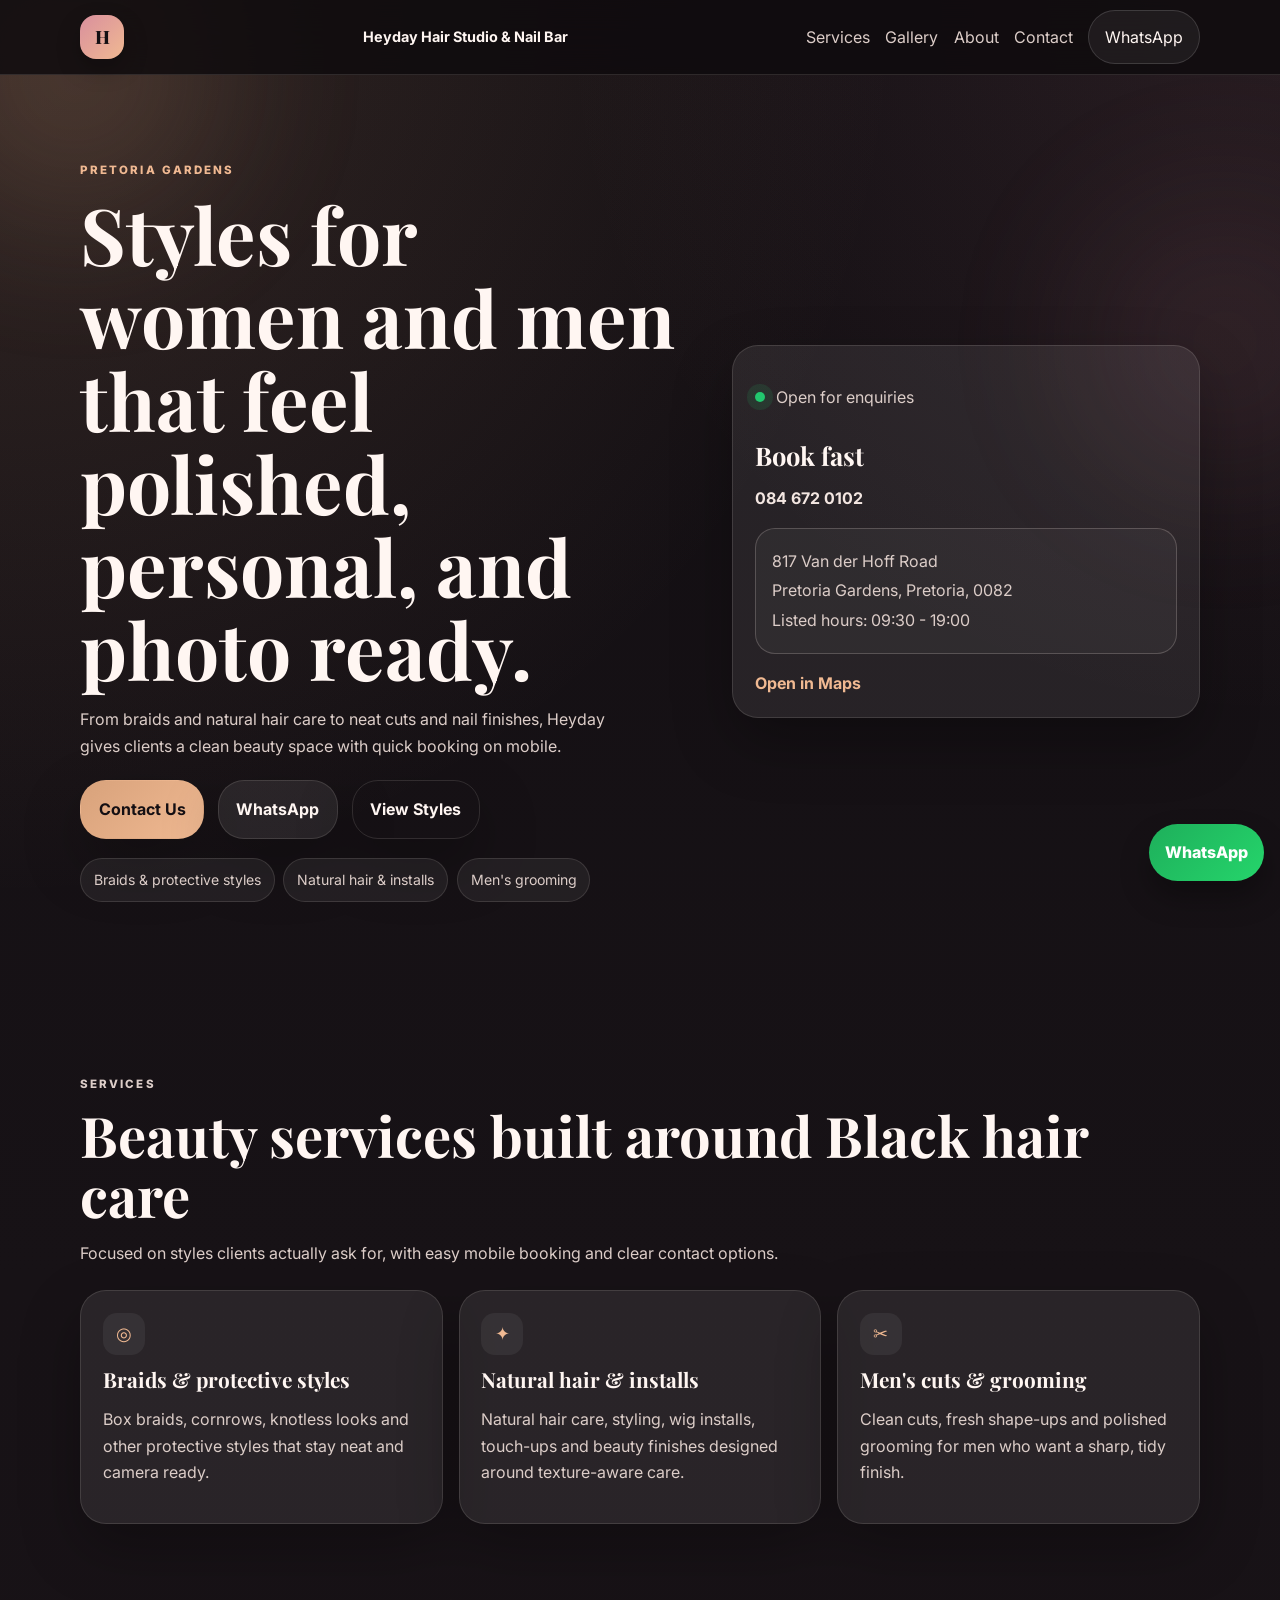
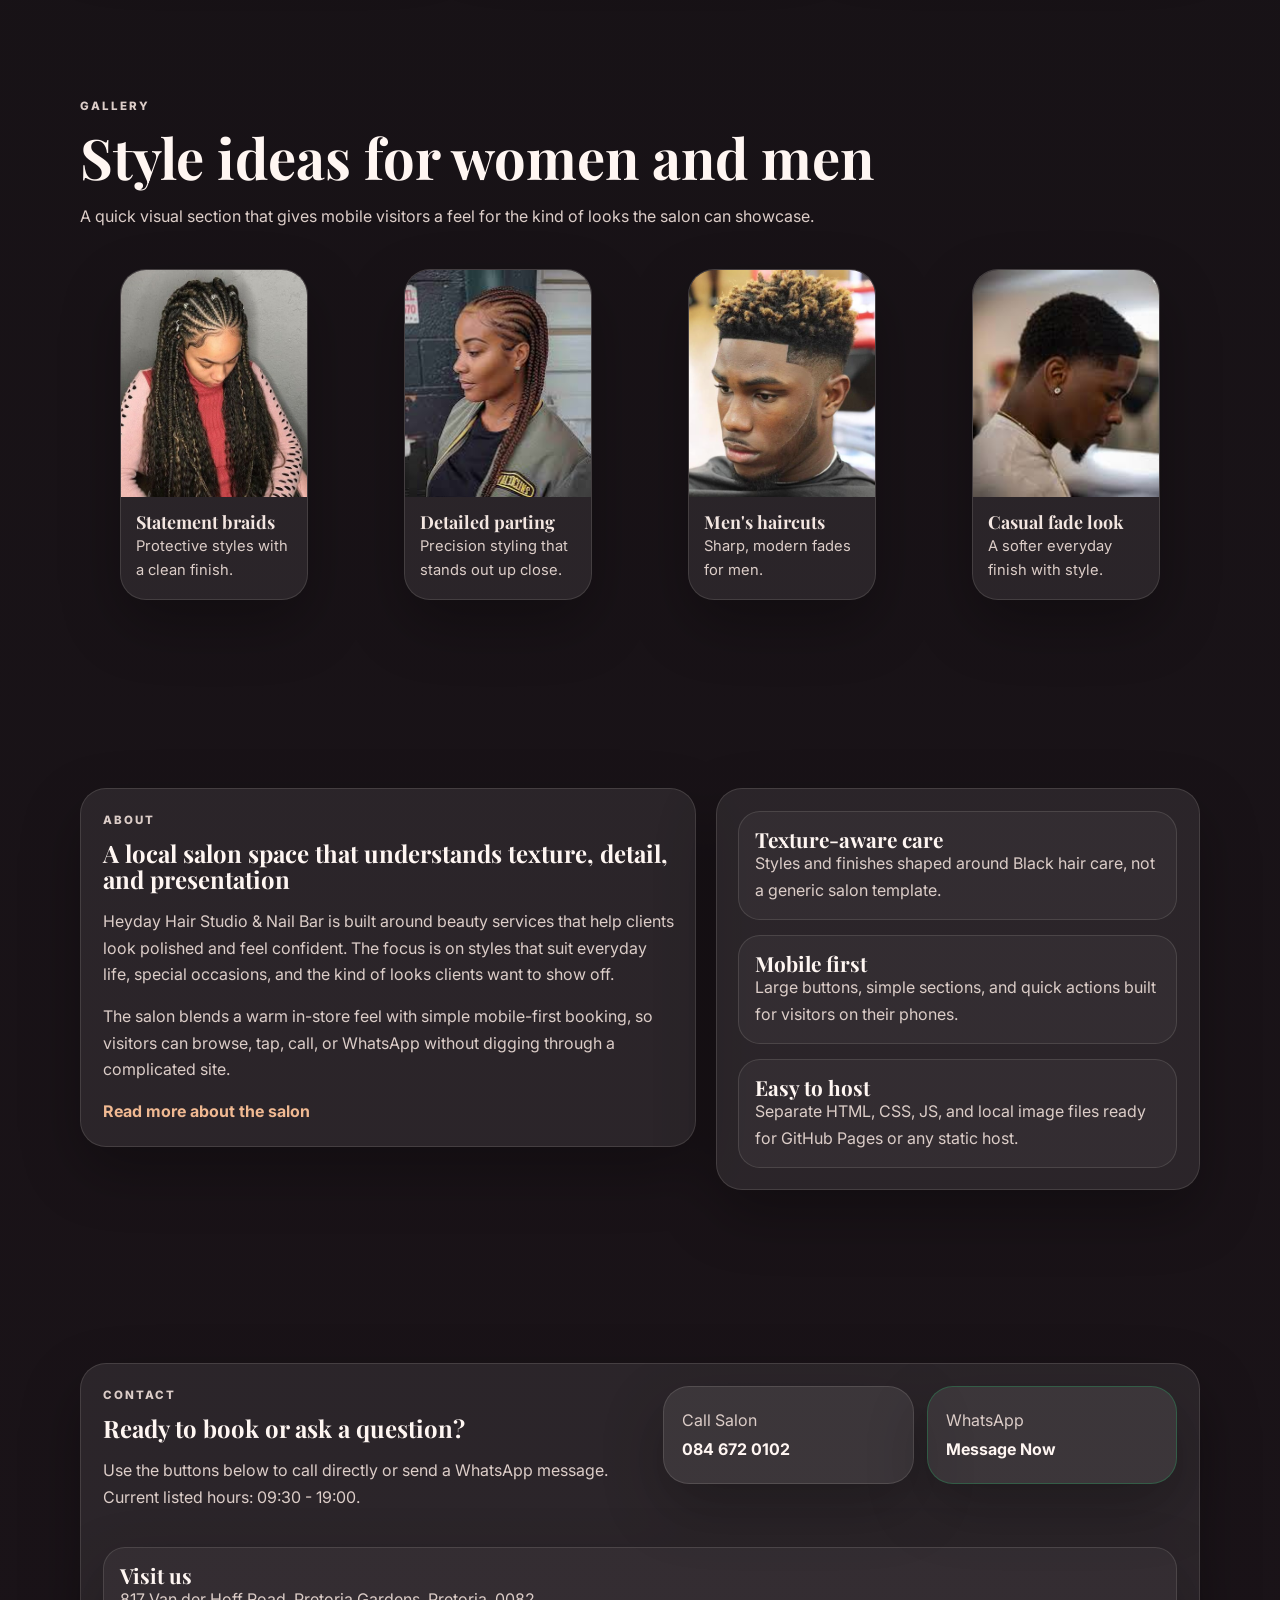
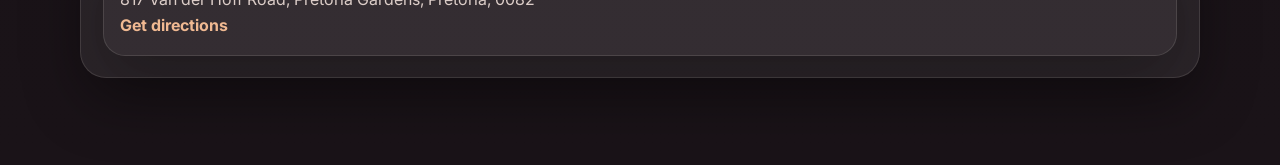
==== index.html @ 6cabf585 "first commit" ====
<!DOCTYPE html>
<html lang="en">
<head>
  <meta charset="UTF-8" />
  <meta name="viewport" content="width=device-width, initial-scale=1.0" />
  <title>Heyday Hair Studio & Nail Bar | Pretoria</title>
  <meta name="description" content="Braids, natural hair care, wig installs, cuts and nail services in Pretoria Gardens with tap-to-call and WhatsApp booking." />
  <meta name="theme-color" content="#171216" />
  <meta property="og:title" content="Heyday Hair Studio & Nail Bar" />
  <meta property="og:description" content="Black hair salon and nail bar in Pretoria Gardens with direct call and WhatsApp booking." />
  <meta property="og:type" content="website" />
  <link rel="preconnect" href="https://fonts.googleapis.com" />
  <link rel="preconnect" href="https://fonts.gstatic.com" crossorigin />
  <link href="https://fonts.googleapis.com/css2?family=Playfair+Display:wght@600;700;800&family=Inter:wght@400;500;600;700;800&display=swap" rel="stylesheet" />
  <link rel="stylesheet" href="css/styles.css" />
</head>
<body>
  <div class="page-glow glow-one"></div>
  <div class="page-glow glow-two"></div>

  <header class="site-header" id="top">
    <div class="container nav-wrap"
      <a class="brand" href="index.html">
        <span class="brand-mark">H</span>
        <span class="brand-text">Heyday Hair Studio & Nail Bar</span>
      </a>

      <button class="menu-toggle" id="menuToggle" aria-label="Open menu" aria-expanded="false" aria-controls="mobileNav">
        <span></span>
        <span></span>
        <span></span>
      </button>

      <nav class="nav-links desktop-nav" aria-label="Primary navigation">
        <a href="#services">Services</a>
        <a href="#gallery">Gallery</a>
        <a href="about.html">About</a>
        <a href="#contact">Contact</a>
        <a class="nav-cta" href="https://wa.me/27846720102?text=Hi%20Heyday%2C%20I%20want%20to%20book%20an%20appointment." target="_blank" rel="noopener noreferrer">WhatsApp</a>
      </nav>
    </div>

    <nav class="mobile-nav" id="mobileNav" aria-label="Mobile navigation">
      <a href="#services">Services</a>
      <a href="#gallery">Gallery</a>
      <a href="about.html">About</a>
      <a href="#contact">Contact</a>
      <a href="https://wa.me/27846720102?text=Hi%20Heyday%2C%20I%20want%20to%20book%20an%20appointment." target="_blank" rel="noopener noreferrer">WhatsApp</a>
    </nav>
  </header>

  <main>
    <section class="hero-section">
      <div class="container hero-grid">
        <div class="hero-copy reveal">
          <p class="eyebrow">Pretoria Gardens</p>
          <h1>Styles for women and men that feel polished, personal, and photo ready.</h1>
          <p class="hero-text">
            From braids and natural hair care to neat cuts and nail finishes, Heyday gives clients a clean beauty space with quick booking on mobile.
          </p>

          <div class="hero-actions">
            <a class="btn btn-primary" href="#contact">Contact Us</a>
            <a class="btn btn-secondary" href="https://wa.me/27846720102?text=Hi%20Heyday%2C%20I%20want%20to%20book%20an%20appointment." target="_blank" rel="noopener noreferrer">WhatsApp</a>
            <a class="btn btn-ghost" href="#gallery">View Styles</a>
          </div>

          <ul class="hero-highlights">
            <li>Braids &amp; protective styles</li>
            <li>Natural hair &amp; installs</li>
            <li>Men's grooming</li>
          </ul>
        </div>

        <aside class="hero-card reveal delay-1">
          <div class="hero-card-top">
            <span class="status-dot"></span>
            <p>Open for enquiries</p>
          </div>
          <h2>Book fast</h2>
          <div class="info-stack">
            
            <a href="tel:0846720102">084 672 0102</a>
          </div>
          <div class="address-box">
            <p>817 Van der Hoff Road</p>
            <p>Pretoria Gardens, Pretoria, 0082</p>
            <p class="hours-line">Listed hours: 09:30 - 19:00</p>
          </div>
          <a class="card-link" href="https://maps.google.com/?q=817+Van+der+Hoff+Road+Pretoria+0082" target="_blank" rel="noopener noreferrer">Open in Maps</a>
        </aside>
      </div>
    </section>

    <section class="services-section" id="services">
      <div class="container">
        <div class="section-heading reveal">
          <p class="eyebrow">Services</p>
          <h2>Beauty services built around Black hair care</h2>
          <p>Focused on styles clients actually ask for, with easy mobile booking and clear contact options.</p>
        </div>

        <div class="services-grid">
          <article class="service-card reveal">
            <span class="service-icon">◎</span>
            <h3>Braids &amp; protective styles</h3>
            <p>Box braids, cornrows, knotless looks and other protective styles that stay neat and camera ready.</p>
          </article>

          <article class="service-card reveal delay-1">
            <span class="service-icon">✦</span>
            <h3>Natural hair &amp; installs</h3>
            <p>Natural hair care, styling, wig installs, touch-ups and beauty finishes designed around texture-aware care.</p>
          </article>

          <article class="service-card reveal delay-2">
            <span class="service-icon">✂</span>
            <h3>Men's cuts &amp; grooming</h3>
            <p>Clean cuts, fresh shape-ups and polished grooming for men who want a sharp, tidy finish.</p>
          </article>
        </div>
      </div>
    </section>

    <section class="gallery-section" id="gallery">
      <div class="container">
        <div class="section-heading reveal">
          <p class="eyebrow">Gallery</p>
          <h2>Style ideas for women and men</h2>
          <p>A quick visual section that gives mobile visitors a feel for the kind of looks the salon can showcase.</p>
        </div>

        <div class="gallery-grid">
          <figure class="gallery-card reveal">
            <img src="images/1.jpg" alt="Woman with long braided hairstyle styled in a high bun" loading="lazy" />
            <figcaption>
              <strong>Statement braids</strong>
              <span>Protective styles with a clean finish.</span>
            </figcaption>
          </figure>

          <figure class="gallery-card reveal delay-1">
            <img src="images/2.jpg" alt="Close-up of a braided hairstyle on a woman" loading="lazy" />
            <figcaption>
              <strong>Detailed parting</strong>
              <span>Precision styling that stands out up close.</span>
            </figcaption>
          </figure>

          <figure class="gallery-card reveal delay-1">
            <img src="images/3.jpg" alt="Man with neat fade against a green background" loading="lazy" />
            <figcaption>
              <strong>Men's haircuts</strong>
              <span>Sharp, modern fades for men.</span>
            </figcaption>
          </figure>

          <figure class="gallery-card reveal delay-2">
            <img src="images/4.jpg" alt="Man with braided hairstyle indoors wearing a jacket" loading="lazy" />
            <figcaption>
              <strong>Casual fade look</strong>
              <span>A softer everyday finish with style.</span>
            </figcaption>
          </figure>
        </div>
      </div>
    </section>

    <section class="about-section" id="about">
      <div class="container about-grid">
        <article class="about-card reveal">
          <p class="eyebrow">About</p>
          <h2>A local salon space that understands texture, detail, and presentation</h2>
          <p>
            Heyday Hair Studio &amp; Nail Bar is built around beauty services that help clients look polished and feel confident. The focus is on styles that suit everyday life, special occasions, and the kind of looks clients want to show off.
          </p>
          <p>
            The salon blends a warm in-store feel with simple mobile-first booking, so visitors can browse, tap, call, or WhatsApp without digging through a complicated site.
          </p>
          <a class="inline-link" href="about.html">Read more about the salon</a>
        </article>

        <div class="about-list reveal delay-1">
          <div class="feature-item">
            <h3>Texture-aware care</h3>
            <p>Styles and finishes shaped around Black hair care, not a generic salon template.</p>
          </div>
          <div class="feature-item">
            <h3>Mobile first</h3>
            <p>Large buttons, simple sections, and quick actions built for visitors on their phones.</p>
          </div>
          <div class="feature-item">
            <h3>Easy to host</h3>
            <p>Separate HTML, CSS, JS, and local image files ready for GitHub Pages or any static host.</p>
          </div>
        </div>
      </div>
    </section>

    <section class="contact-section" id="contact">
      <div class="container contact-panel reveal">
        <div>
          <p class="eyebrow">Contact</p>
          <h2>Ready to book or ask a question?</h2>
          <p>Use the buttons below to call directly or send a WhatsApp message. Current listed hours: 09:30 - 19:00.</p>
        </div>

        <div class="contact-actions-grid">
          <a class="contact-action" href="tel:0846720102">
            <span>Call Salon</span>
            <strong>084 672 0102</strong>
          </a>
          <a class="contact-action whatsapp" href="https://wa.me/27846720102?text=Hi%20Heyday%2C%20I%20want%20to%20book%20an%20appointment." target="_blank" rel="noopener noreferrer">
            <span>WhatsApp</span>
            <strong>Message Now</strong>
          </a>
        </div>

        <div class="location-card">
          <h3>Visit us</h3>
          <p>817 Van der Hoff Road, Pretoria Gardens, Pretoria, 0082</p>
          <a href="https://maps.google.com/?q=817+Van+der+Hoff+Road+Pretoria+0082" target="_blank" rel="noopener noreferrer">Get directions</a>
        </div>
      </div>
    </section>
  </main>

  <a class="floating-whatsapp" href="https://wa.me/27846720102?text=Hi%20Heyday%2C%20I%20want%20to%20book%20an%20appointment." target="_blank" rel="noopener noreferrer" aria-label="Chat on WhatsApp">
    <span>WhatsApp</span>
  </a>

  <div class="mobile-action-bar">
    <a href="tel:0123832008">Call</a>
    <a href="https://wa.me/27846720102?text=Hi%20Heyday%2C%20I%20want%20to%20book%20an%20appointment." target="_blank" rel="noopener noreferrer">WhatsApp</a>
  </div>

  <script src="js/script.js"></script>
</body>
</html>
---- css/styles.css ----
:root {
  --bg: #171216;
  --bg-soft: #211920;
  --card: rgba(255, 250, 247, 0.08);
  --card-strong: rgba(255, 250, 247, 0.1);
  --line: rgba(255, 240, 234, 0.12);
  --line-strong: rgba(255, 240, 234, 0.2);
  --text: #fff6f2;
  --muted: #dccdc8;
  --soft: #f3e6e1;
  --accent: #d8a27b;
  --accent-strong: #f0b992;
  --rose: #d98f9d;
  --green: #22c76e;
  --shadow: 0 24px 60px rgba(0, 0, 0, 0.28);
  --radius: 26px;
}

* {
  box-sizing: border-box;
}

html {
  scroll-behavior: smooth;
}

body {
  margin: 0;
  font-family: "Inter", sans-serif;
  color: var(--text);
  background:
    radial-gradient(circle at top left, rgba(216, 162, 123, 0.16), transparent 25%),
    radial-gradient(circle at right top, rgba(217, 143, 157, 0.11), transparent 20%),
    linear-gradient(180deg, #130f13 0%, #171216 38%, #1a1318 100%);
  line-height: 1.65;
  min-height: 100vh;
  overflow-x: hidden;
  padding-bottom: 92px;
}

img {
  display: block;
  max-width: 100%;
}

a {
  color: inherit;
  text-decoration: none;
}

button,
a {
  -webkit-tap-highlight-color: transparent;
}

.container {
  width: min(100% - 1.2rem, 1120px);
  margin-inline: auto;
}

.page-glow {
  position: fixed;
  width: 290px;
  height: 290px;
  border-radius: 50%;
  filter: blur(84px);
  opacity: 0.42;
  z-index: -1;
  pointer-events: none;
}

.glow-one {
  top: -70px;
  left: -70px;
  background: rgba(216, 162, 123, 0.42);
}

.glow-two {
  right: -90px;
  top: 22%;
  background: rgba(217, 143, 157, 0.24);
}

.site-header {
  position: sticky;
  top: 0;
  z-index: 1000;
  background: rgba(15, 11, 14, 0.84);
  backdrop-filter: blur(20px);
  border-bottom: 1px solid var(--line);
}

.nav-wrap {
  min-height: 74px;
  display: flex;
  align-items: center;
  justify-content: space-between;
  gap: 0.9rem;
}

.brand {
  display: inline-flex;
  align-items: center;
  gap: 0.8rem;
  min-width: 0;
}

.brand-mark {
  width: 44px;
  height: 44px;
  border-radius: 16px;
  display: grid;
  place-items: center;
  background: linear-gradient(135deg, var(--rose) 0%, var(--accent-strong) 100%);
  color: #140f13;
  font-family: "Playfair Display", serif;
  font-size: 1.15rem;
  font-weight: 800;
  flex-shrink: 0;
  box-shadow: 0 10px 24px rgba(0, 0, 0, 0.24);
}

.brand-text {
  font-size: 0.9rem;
  font-weight: 700;
  line-height: 1.15;
  color: var(--text);
}

.desktop-nav {
  display: none;
}

.nav-links {
  align-items: center;
  gap: 0.95rem;
}

.nav-links a {
  color: var(--muted);
  transition: color 0.25s ease, transform 0.25s ease;
}

.nav-links a:hover,
.nav-links a:focus-visible {
  color: var(--text);
  transform: translateY(-1px);
}

.nav-cta {
  min-height: 46px;
  padding: 0.82rem 1rem;
  border-radius: 999px;
  background: rgba(255, 255, 255, 0.06);
  border: 1px solid rgba(255, 255, 255, 0.14);
  color: var(--text) !important;
}

.menu-toggle {
  width: 48px;
  height: 48px;
  border-radius: 16px;
  border: 1px solid var(--line);
  background: rgba(255, 255, 255, 0.05);
  display: inline-flex;
  flex-direction: column;
  justify-content: center;
  gap: 5px;
  padding: 0 12px;
  cursor: pointer;
}

.menu-toggle span {
  width: 100%;
  height: 2px;
  border-radius: 999px;
  background: var(--text);
  transition: 0.25s ease;
}

.menu-toggle.active span:nth-child(1) {
  transform: translateY(7px) rotate(45deg);
}

.menu-toggle.active span:nth-child(2) {
  opacity: 0;
}

.menu-toggle.active span:nth-child(3) {
  transform: translateY(-7px) rotate(-45deg);
}

.mobile-nav {
  display: grid;
  gap: 0.8rem;
  padding: 0 1rem 1rem;
  max-height: 0;
  overflow: hidden;
  transition: 0.3s ease;
}

.mobile-nav.open {
  max-height: 340px;
  padding-bottom: 1rem;
}

.mobile-nav a {
  min-height: 52px;
  padding: 0.95rem 1rem;
  border-radius: 18px;
  display: flex;
  align-items: center;
  background: rgba(255, 255, 255, 0.05);
  border: 1px solid var(--line);
  color: var(--text);
}

.hero-section,
.services-section,
.gallery-section,
.about-section,
.contact-section,
.compact-gallery-section {
  padding: 4rem 0;
}

.hero-section {
  padding-top: 3.1rem;
}

.hero-grid,
.about-grid {
  display: grid;
  gap: 1.2rem;
}

.eyebrow {
  margin: 0 0 0.7rem;
  text-transform: uppercase;
  letter-spacing: 0.18em;
  color: var(--accent-strong);
  font-size: 0.72rem;
  font-weight: 800;
}

.hero-copy h1,
.section-heading h2,
.about-card h2,
.contact-panel h2,
.hero-card h2,
.location-card h3,
.service-card h3,
.feature-item h3,
.gallery-card strong {
  margin: 0;
  font-family: "Playfair Display", serif;
  line-height: 1.06;
}

.hero-copy h1 {
  font-size: clamp(2.3rem, 9vw, 4.9rem);
  max-width: 12ch;
}

.hero-text,
.section-heading p,
.about-card p,
.contact-panel p,
.service-card p,
.feature-item p,
.location-card p,
.hero-card p,
.address-box p,
.gallery-card span,
.contact-action span,
.hero-highlights li {
  color: var(--muted);
}

.hero-text {
  margin: 1rem 0 0;
  max-width: 56ch;
}

.hero-text strong {
  color: var(--soft);
}

.hero-text-secondary {
  margin-top: 0.85rem;
}

.hero-actions,
.contact-actions-grid {
  display: grid;
  gap: 0.85rem;
}

.hero-actions {
  margin-top: 1.3rem;
}

.btn,
.contact-action,
.hero-card,
.service-card,
.about-card,
.about-list,
.contact-panel,
.location-card,
.gallery-card {
  border-radius: var(--radius);
  background: var(--card);
  border: 1px solid var(--line);
  box-shadow: var(--shadow);
}

.btn {
  min-height: 54px;
  padding: 0.95rem 1.1rem;
  display: inline-flex;
  align-items: center;
  justify-content: center;
  font-weight: 700;
  transition: transform 0.25s ease, border-color 0.25s ease, background 0.25s ease;
}

.btn:hover,
.btn:focus-visible,
.contact-action:hover,
.contact-action:focus-visible,
.inline-link:hover,
.inline-link:focus-visible {
  transform: translateY(-1px);
}

.btn-primary {
  color: #140f13;
  background: linear-gradient(135deg, var(--accent) 0%, var(--accent-strong) 100%);
  border-color: transparent;
}

.btn-secondary {
  background: rgba(255, 255, 255, 0.08);
}

.btn-ghost {
  background: transparent;
}

.hero-highlights {
  margin: 1.2rem 0 0;
  padding: 0;
  list-style: none;
  display: flex;
  flex-wrap: wrap;
  gap: 0.55rem;
}

.hero-highlights li {
  padding: 0.6rem 0.8rem;
  border-radius: 999px;
  background: rgba(255, 255, 255, 0.06);
  border: 1px solid var(--line);
  font-size: 0.88rem;
}

.hero-card,
.service-card,
.about-card,
.about-list,
.contact-panel {
  padding: 1.35rem;
}

.hero-card-top {
  display: flex;
  align-items: center;
  gap: 0.7rem;
}

.status-dot {
  width: 10px;
  height: 10px;
  border-radius: 50%;
  background: var(--green);
  box-shadow: 0 0 0 8px rgba(34, 199, 110, 0.12);
}

.hero-card h2 {
  margin: 1rem 0;
  font-size: 1.6rem;
}

.info-stack {
  display: grid;
  gap: 0.7rem;
  margin-bottom: 1rem;
}

.info-stack a,
.card-link,
.location-card a,
.inline-link {
  font-weight: 700;
}

.info-stack a {
  color: var(--soft);
}

.compact-stack {
  margin-bottom: 0;
}

.address-box {
  padding: 1rem;
  border-radius: 20px;
  background: rgba(255, 255, 255, 0.04);
  border: 1px solid var(--line-strong);
  margin-bottom: 1rem;
}

.address-box p {
  margin: 0.2rem 0;
}

.card-link,
.location-card a,
.inline-link {
  color: var(--accent-strong);
}

.section-heading {
  margin-bottom: 1.5rem;
}

.section-heading h2 {
  font-size: clamp(2rem, 8vw, 3.5rem);
  margin-bottom: 0.65rem;
}

.services-grid,
.gallery-grid {
  display: grid;
  gap: 1rem;
}

.service-icon {
  width: 42px;
  height: 42px;
  border-radius: 14px;
  display: grid;
  place-items: center;
  background: rgba(255, 255, 255, 0.06);
  color: var(--accent-strong);
  font-size: 1.1rem;
}

.service-card h3,
.feature-item h3,
.location-card h3 {
  margin: 0.85rem 0 0.35rem;
  font-size: 1.3rem;
}

.about-list {
  display: grid;
  gap: 0.95rem;
}

.feature-item,
.location-card {
  padding: 1rem;
  border-radius: 22px;
  background: rgba(255, 255, 255, 0.04);
  border: 1px solid var(--line);
}

.feature-item h3,
.feature-item p,
.location-card h3,
.location-card p {
  margin: 0;
}

.gallery-grid {
  grid-template-columns: repeat(2, minmax(0, 1fr));
}

.gallery-card {
  overflow: hidden;
  padding: 0;
}

.gallery-card img {
  width: 100%;
  aspect-ratio: 0.82 / 1;
  object-fit: cover;
}

.gallery-card figcaption {
  padding: 0.95rem 0.95rem 1rem;
}

.gallery-card strong {
  display: block;
  font-size: 1.12rem;
  margin-bottom: 0.2rem;
  color: var(--soft);
}

.gallery-card span {
  display: block;
  font-size: 0.92rem;
}

.gallery-grid-featured {
  grid-template-columns: 1fr;
}

.contact-panel {
  display: grid;
  gap: 1.3rem;
}

.contact-actions-grid {
  grid-template-columns: 1fr;
}

.contact-action {
  min-height: 98px;
  padding: 1rem 1.1rem;
  display: flex;
  flex-direction: column;
  justify-content: center;
  gap: 0.2rem;
}

.contact-action strong {
  font-size: 1rem;
}

.contact-action.primary {
  color: #140f13;
  background: linear-gradient(135deg, var(--accent) 0%, var(--accent-strong) 100%);
  border-color: transparent;
}

.contact-action.primary span {
  color: rgba(20, 15, 19, 0.74);
}

.contact-action.whatsapp {
  border-color: rgba(34, 199, 110, 0.28);
}

.floating-whatsapp {
  position: fixed;
  right: 1rem;
  bottom: 5.9rem;
  z-index: 998;
  min-height: 54px;
  padding: 0.95rem 1rem;
  border-radius: 999px;
  background: linear-gradient(135deg, #1eaf5b 0%, #25d56b 100%);
  color: white;
  font-weight: 800;
  box-shadow: 0 16px 30px rgba(0, 0, 0, 0.3);
}

.mobile-action-bar {
  position: fixed;
  left: 0;
  right: 0;
  bottom: 0;
  z-index: 999;
  display: grid;
  grid-template-columns: 1fr 1fr;
  gap: 0.75rem;
  padding: 0.8rem 0.8rem calc(0.8rem + env(safe-area-inset-bottom));
  background: rgba(11, 8, 11, 0.94);
  backdrop-filter: blur(20px);
  border-top: 1px solid var(--line);
}

.mobile-action-bar a {
  min-height: 54px;
  border-radius: 18px;
  display: inline-flex;
  align-items: center;
  justify-content: center;
  font-weight: 800;
}

.mobile-action-bar a:first-child {
  background: linear-gradient(135deg, var(--accent) 0%, var(--accent-strong) 100%);
  color: #140f13;
}

.mobile-action-bar a:last-child {
  color: var(--text);
  background: rgba(255, 255, 255, 0.07);
  border: 1px solid var(--line);
}

.reveal {
  opacity: 0;
  transform: translateY(18px);
  transition: 0.7s ease;
}

.reveal.show {
  opacity: 1;
  transform: translateY(0);
}

.delay-1 {
  transition-delay: 0.1s;
}

.delay-2 {
  transition-delay: 0.18s;
}

@media (min-width: 680px) {
  body {
    padding-bottom: 0;
  }

  .hero-actions {
    display: flex;
    flex-wrap: wrap;
  }

  .hero-grid,
  .about-grid {
    grid-template-columns: 1.12fr 0.88fr;
    align-items: start;
  }

  .services-grid,
  .gallery-grid-featured {
    grid-template-columns: repeat(2, 1fr);
  }

  .contact-actions-grid {
    grid-template-columns: repeat(2, 1fr);
  }

  .mobile-action-bar {
    display: none;
  }

  .floating-whatsapp {
    bottom: 1.2rem;
  }
}

@media (min-width: 900px) {
  .desktop-nav {
    display: flex;
  }

  .menu-toggle,
  .mobile-nav {
    display: none;
  }

  .hero-section,
  .services-section,
  .gallery-section,
  .about-section,
  .contact-section,
  .compact-gallery-section {
    padding: 5.4rem 0;
  }

  .hero-grid {
    grid-template-columns: 1.15fr 0.85fr;
    align-items: center;
  }

  .services-grid {
    grid-template-columns: repeat(3, 1fr);
  }

  .gallery-grid {
    grid-template-columns: repeat(4, 1fr);
  }

  .contact-panel {
    grid-template-columns: 1.05fr 1fr;
    align-items: start;
  }

  .location-card {
    grid-column: 1 / -1;
  }
}
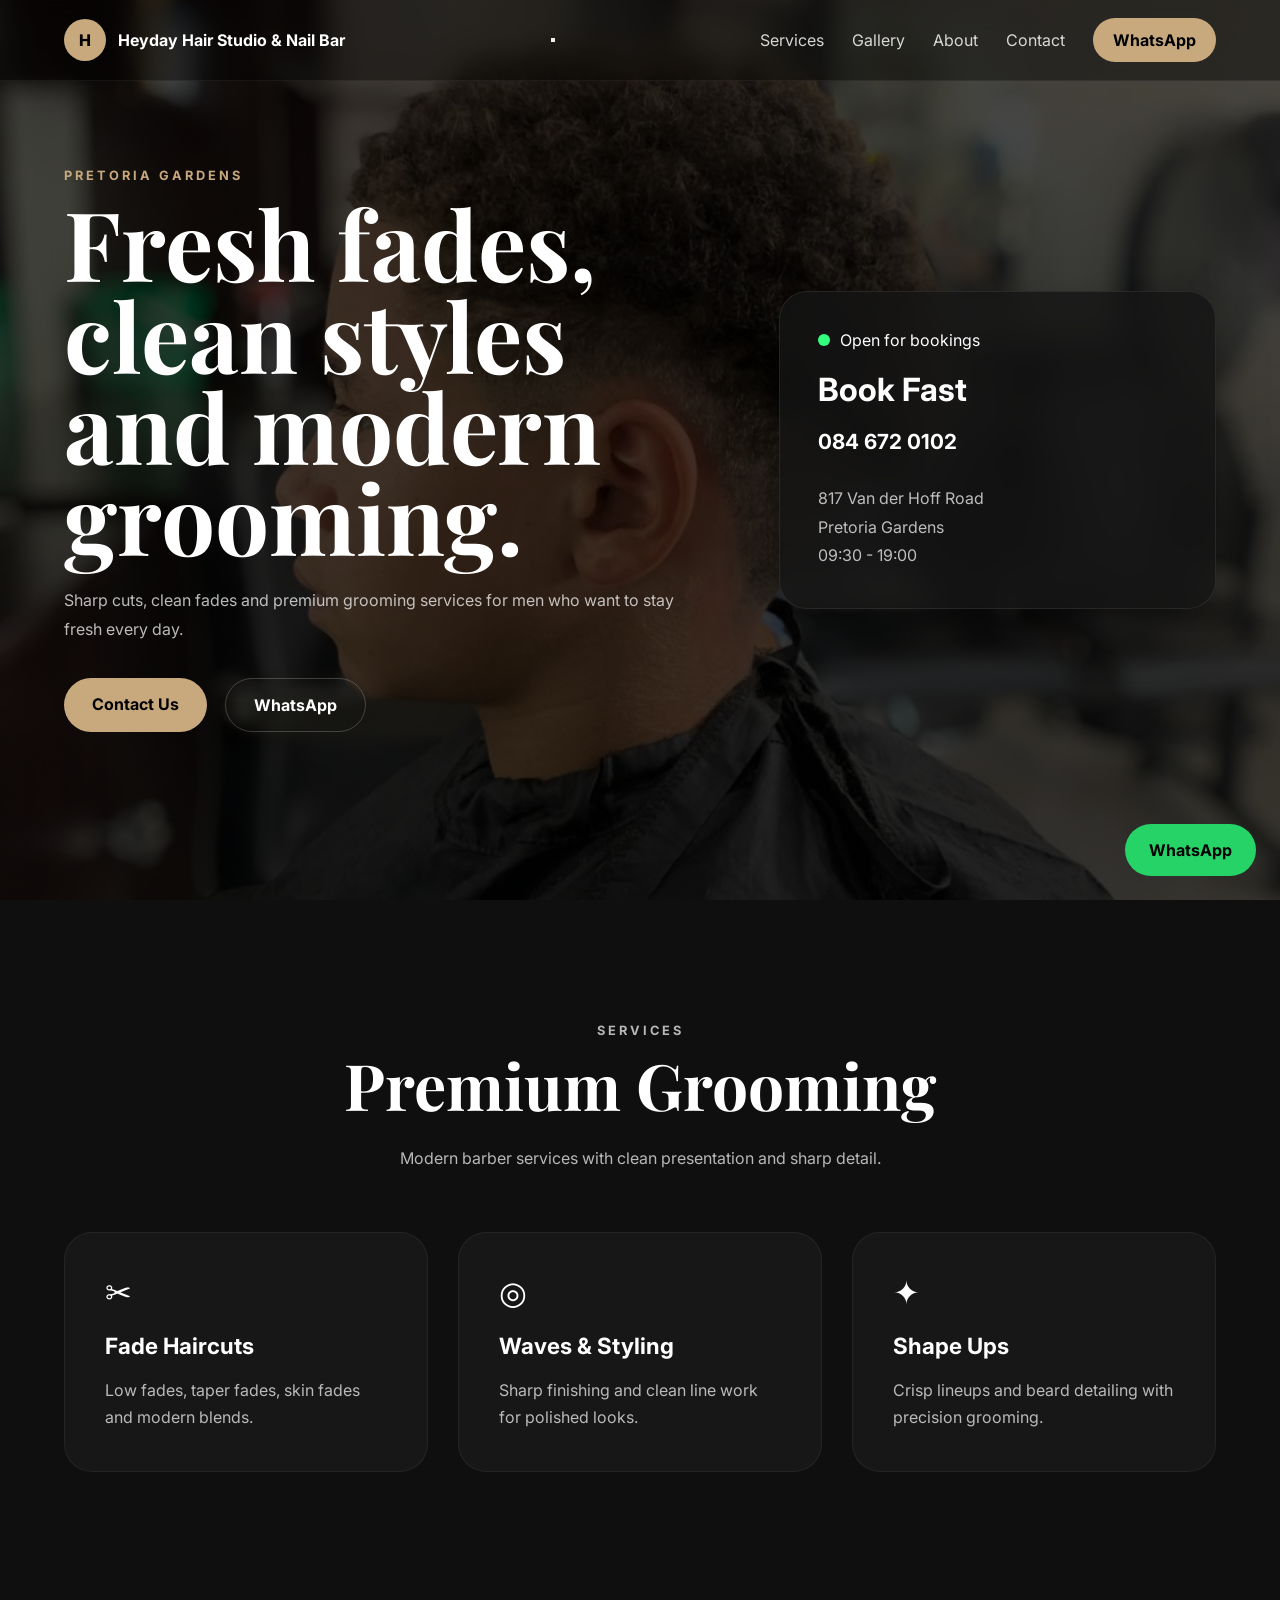
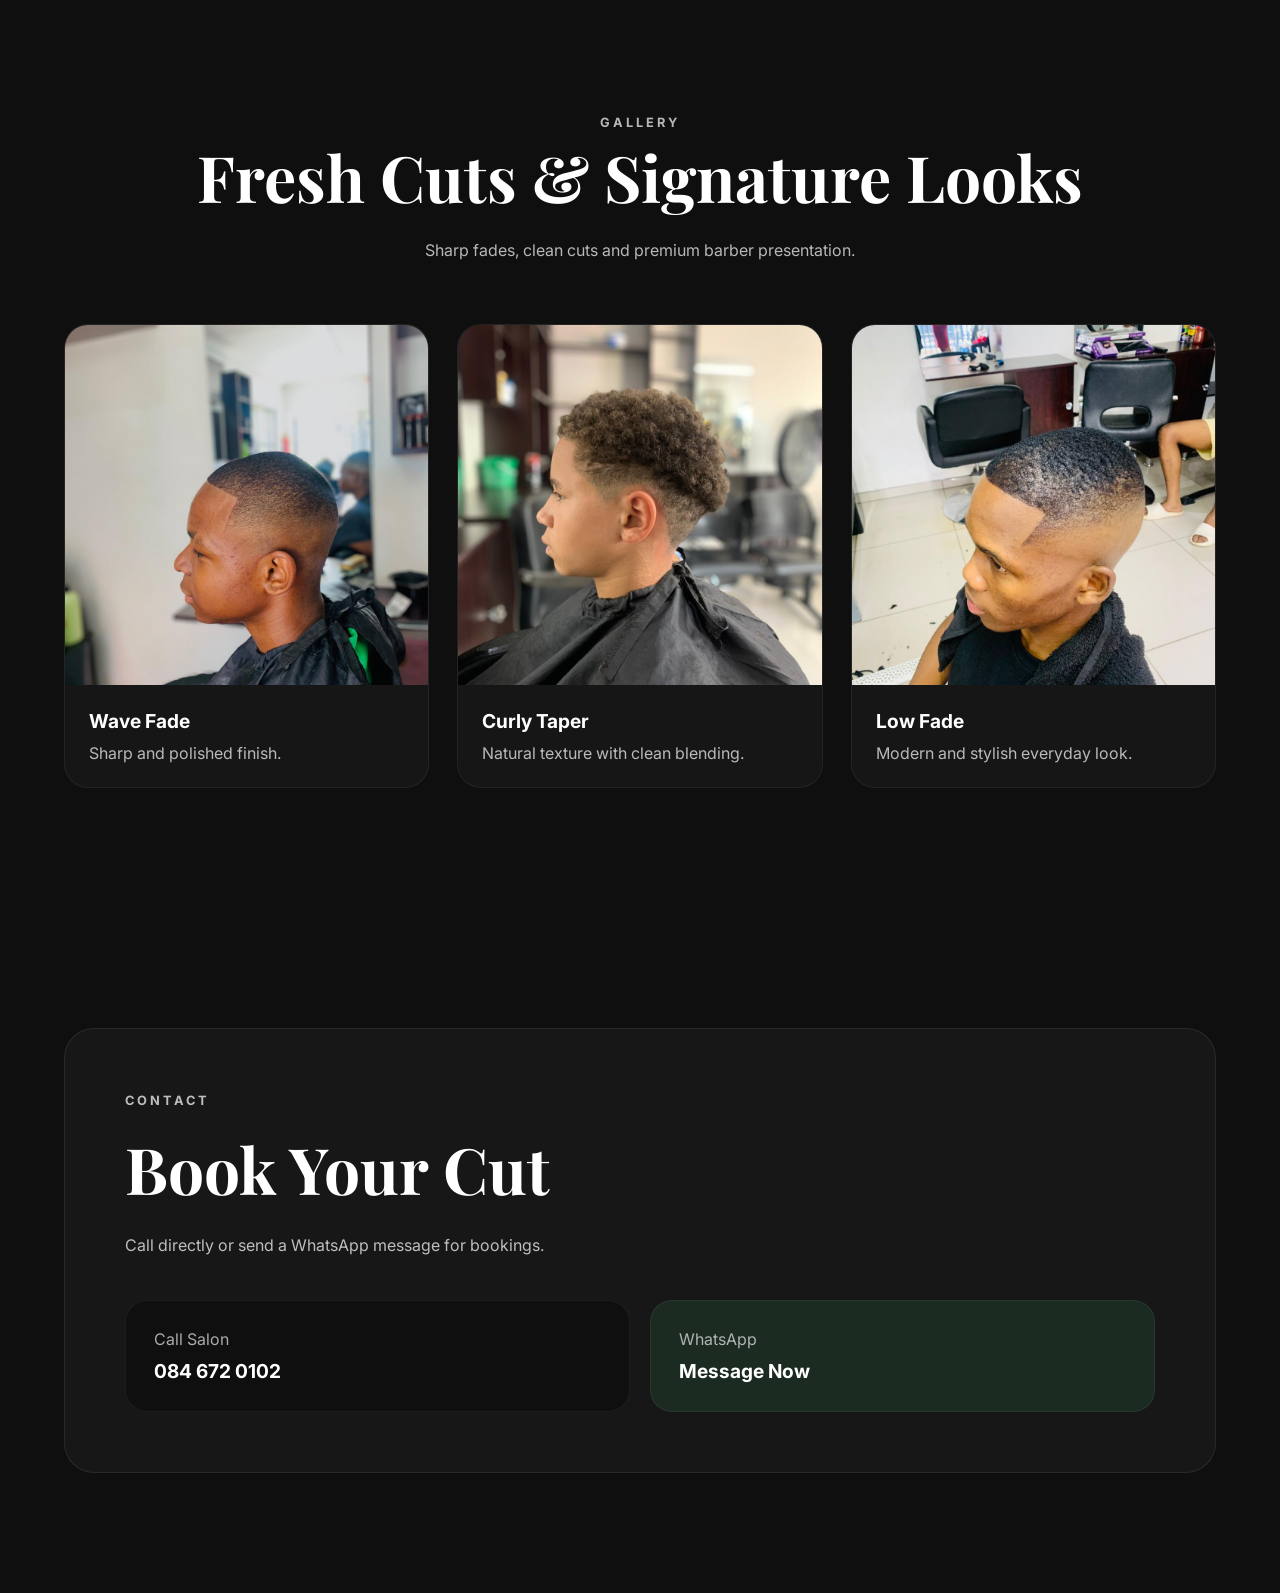
==== commit 0a62d4e6: "Add files via upload" ====
--- a/index.html
+++ b/index.html
@@ -1,239 +1,278 @@
-<!DOCTYPE html>
-<html lang="en">
-<head>
-  <meta charset="UTF-8" />
-  <meta name="viewport" content="width=device-width, initial-scale=1.0" />
-  <title>Heyday Hair Studio & Nail Bar | Pretoria</title>
-  <meta name="description" content="Braids, natural hair care, wig installs, cuts and nail services in Pretoria Gardens with tap-to-call and WhatsApp booking." />
-  <meta name="theme-color" content="#171216" />
-  <meta property="og:title" content="Heyday Hair Studio & Nail Bar" />
-  <meta property="og:description" content="Black hair salon and nail bar in Pretoria Gardens with direct call and WhatsApp booking." />
-  <meta property="og:type" content="website" />
-  <link rel="preconnect" href="https://fonts.googleapis.com" />
-  <link rel="preconnect" href="https://fonts.gstatic.com" crossorigin />
-  <link href="https://fonts.googleapis.com/css2?family=Playfair+Display:wght@600;700;800&family=Inter:wght@400;500;600;700;800&display=swap" rel="stylesheet" />
-  <link rel="stylesheet" href="css/styles.css" />
-</head>
-<body>
-  <div class="page-glow glow-one"></div>
-  <div class="page-glow glow-two"></div>
-
-  <header class="site-header" id="top">
-    <div class="container nav-wrap"
-      <a class="brand" href="index.html">
-        <span class="brand-mark">H</span>
-        <span class="brand-text">Heyday Hair Studio & Nail Bar</span>
-      </a>
-
-      <button class="menu-toggle" id="menuToggle" aria-label="Open menu" aria-expanded="false" aria-controls="mobileNav">
-        <span></span>
-        <span></span>
-        <span></span>
-      </button>
-
-      <nav class="nav-links desktop-nav" aria-label="Primary navigation">
-        <a href="#services">Services</a>
-        <a href="#gallery">Gallery</a>
-        <a href="about.html">About</a>
-        <a href="#contact">Contact</a>
-        <a class="nav-cta" href="https://wa.me/27846720102?text=Hi%20Heyday%2C%20I%20want%20to%20book%20an%20appointment." target="_blank" rel="noopener noreferrer">WhatsApp</a>
-      </nav>
-    </div>
-
-    <nav class="mobile-nav" id="mobileNav" aria-label="Mobile navigation">
-      <a href="#services">Services</a>
-      <a href="#gallery">Gallery</a>
-      <a href="about.html">About</a>
-      <a href="#contact">Contact</a>
-      <a href="https://wa.me/27846720102?text=Hi%20Heyday%2C%20I%20want%20to%20book%20an%20appointment." target="_blank" rel="noopener noreferrer">WhatsApp</a>
-    </nav>
-  </header>
-
-  <main>
-    <section class="hero-section">
-      <div class="container hero-grid">
-        <div class="hero-copy reveal">
-          <p class="eyebrow">Pretoria Gardens</p>
-          <h1>Styles for women and men that feel polished, personal, and photo ready.</h1>
-          <p class="hero-text">
-            From braids and natural hair care to neat cuts and nail finishes, Heyday gives clients a clean beauty space with quick booking on mobile.
-          </p>
-
-          <div class="hero-actions">
-            <a class="btn btn-primary" href="#contact">Contact Us</a>
-            <a class="btn btn-secondary" href="https://wa.me/27846720102?text=Hi%20Heyday%2C%20I%20want%20to%20book%20an%20appointment." target="_blank" rel="noopener noreferrer">WhatsApp</a>
-            <a class="btn btn-ghost" href="#gallery">View Styles</a>
-          </div>
-
-          <ul class="hero-highlights">
-            <li>Braids &amp; protective styles</li>
-            <li>Natural hair &amp; installs</li>
-            <li>Men's grooming</li>
-          </ul>
-        </div>
-
-        <aside class="hero-card reveal delay-1">
-          <div class="hero-card-top">
-            <span class="status-dot"></span>
-            <p>Open for enquiries</p>
-          </div>
-          <h2>Book fast</h2>
-          <div class="info-stack">
-            
-            <a href="tel:0846720102">084 672 0102</a>
-          </div>
-          <div class="address-box">
-            <p>817 Van der Hoff Road</p>
-            <p>Pretoria Gardens, Pretoria, 0082</p>
-            <p class="hours-line">Listed hours: 09:30 - 19:00</p>
-          </div>
-          <a class="card-link" href="https://maps.google.com/?q=817+Van+der+Hoff+Road+Pretoria+0082" target="_blank" rel="noopener noreferrer">Open in Maps</a>
-        </aside>
-      </div>
-    </section>
-
-    <section class="services-section" id="services">
-      <div class="container">
-        <div class="section-heading reveal">
-          <p class="eyebrow">Services</p>
-          <h2>Beauty services built around Black hair care</h2>
-          <p>Focused on styles clients actually ask for, with easy mobile booking and clear contact options.</p>
-        </div>
-
-        <div class="services-grid">
-          <article class="service-card reveal">
-            <span class="service-icon">◎</span>
-            <h3>Braids &amp; protective styles</h3>
-            <p>Box braids, cornrows, knotless looks and other protective styles that stay neat and camera ready.</p>
-          </article>
-
-          <article class="service-card reveal delay-1">
-            <span class="service-icon">✦</span>
-            <h3>Natural hair &amp; installs</h3>
-            <p>Natural hair care, styling, wig installs, touch-ups and beauty finishes designed around texture-aware care.</p>
-          </article>
-
-          <article class="service-card reveal delay-2">
-            <span class="service-icon">✂</span>
-            <h3>Men's cuts &amp; grooming</h3>
-            <p>Clean cuts, fresh shape-ups and polished grooming for men who want a sharp, tidy finish.</p>
-          </article>
-        </div>
-      </div>
-    </section>
-
-    <section class="gallery-section" id="gallery">
-      <div class="container">
-        <div class="section-heading reveal">
-          <p class="eyebrow">Gallery</p>
-          <h2>Style ideas for women and men</h2>
-          <p>A quick visual section that gives mobile visitors a feel for the kind of looks the salon can showcase.</p>
-        </div>
-
-        <div class="gallery-grid">
-          <figure class="gallery-card reveal">
-            <img src="images/1.jpg" alt="Woman with long braided hairstyle styled in a high bun" loading="lazy" />
-            <figcaption>
-              <strong>Statement braids</strong>
-              <span>Protective styles with a clean finish.</span>
-            </figcaption>
-          </figure>
-
-          <figure class="gallery-card reveal delay-1">
-            <img src="images/2.jpg" alt="Close-up of a braided hairstyle on a woman" loading="lazy" />
-            <figcaption>
-              <strong>Detailed parting</strong>
-              <span>Precision styling that stands out up close.</span>
-            </figcaption>
-          </figure>
-
-          <figure class="gallery-card reveal delay-1">
-            <img src="images/3.jpg" alt="Man with neat fade against a green background" loading="lazy" />
-            <figcaption>
-              <strong>Men's haircuts</strong>
-              <span>Sharp, modern fades for men.</span>
-            </figcaption>
-          </figure>
-
-          <figure class="gallery-card reveal delay-2">
-            <img src="images/4.jpg" alt="Man with braided hairstyle indoors wearing a jacket" loading="lazy" />
-            <figcaption>
-              <strong>Casual fade look</strong>
-              <span>A softer everyday finish with style.</span>
-            </figcaption>
-          </figure>
-        </div>
-      </div>
-    </section>
-
-    <section class="about-section" id="about">
-      <div class="container about-grid">
-        <article class="about-card reveal">
-          <p class="eyebrow">About</p>
-          <h2>A local salon space that understands texture, detail, and presentation</h2>
-          <p>
-            Heyday Hair Studio &amp; Nail Bar is built around beauty services that help clients look polished and feel confident. The focus is on styles that suit everyday life, special occasions, and the kind of looks clients want to show off.
-          </p>
-          <p>
-            The salon blends a warm in-store feel with simple mobile-first booking, so visitors can browse, tap, call, or WhatsApp without digging through a complicated site.
-          </p>
-          <a class="inline-link" href="about.html">Read more about the salon</a>
-        </article>
-
-        <div class="about-list reveal delay-1">
-          <div class="feature-item">
-            <h3>Texture-aware care</h3>
-            <p>Styles and finishes shaped around Black hair care, not a generic salon template.</p>
-          </div>
-          <div class="feature-item">
-            <h3>Mobile first</h3>
-            <p>Large buttons, simple sections, and quick actions built for visitors on their phones.</p>
-          </div>
-          <div class="feature-item">
-            <h3>Easy to host</h3>
-            <p>Separate HTML, CSS, JS, and local image files ready for GitHub Pages or any static host.</p>
-          </div>
-        </div>
-      </div>
-    </section>
-
-    <section class="contact-section" id="contact">
-      <div class="container contact-panel reveal">
-        <div>
-          <p class="eyebrow">Contact</p>
-          <h2>Ready to book or ask a question?</h2>
-          <p>Use the buttons below to call directly or send a WhatsApp message. Current listed hours: 09:30 - 19:00.</p>
-        </div>
-
-        <div class="contact-actions-grid">
-          <a class="contact-action" href="tel:0846720102">
-            <span>Call Salon</span>
-            <strong>084 672 0102</strong>
-          </a>
-          <a class="contact-action whatsapp" href="https://wa.me/27846720102?text=Hi%20Heyday%2C%20I%20want%20to%20book%20an%20appointment." target="_blank" rel="noopener noreferrer">
-            <span>WhatsApp</span>
-            <strong>Message Now</strong>
-          </a>
-        </div>
-
-        <div class="location-card">
-          <h3>Visit us</h3>
-          <p>817 Van der Hoff Road, Pretoria Gardens, Pretoria, 0082</p>
-          <a href="https://maps.google.com/?q=817+Van+der+Hoff+Road+Pretoria+0082" target="_blank" rel="noopener noreferrer">Get directions</a>
-        </div>
-      </div>
-    </section>
-  </main>
-
-  <a class="floating-whatsapp" href="https://wa.me/27846720102?text=Hi%20Heyday%2C%20I%20want%20to%20book%20an%20appointment." target="_blank" rel="noopener noreferrer" aria-label="Chat on WhatsApp">
-    <span>WhatsApp</span>
-  </a>
-
-  <div class="mobile-action-bar">
-    <a href="tel:0123832008">Call</a>
-    <a href="https://wa.me/27846720102?text=Hi%20Heyday%2C%20I%20want%20to%20book%20an%20appointment." target="_blank" rel="noopener noreferrer">WhatsApp</a>
-  </div>
-
-  <script src="js/script.js"></script>
-</body>
-</html>
+<!-- index.html -->
+
+<!DOCTYPE html>
+<html lang="en">
+<head>
+  <meta charset="UTF-8" />
+  <meta name="viewport" content="width=device-width, initial-scale=1.0" />
+
+  <title>Heyday Hair Studio & Nail Bar | Pretoria</title>
+
+  <meta name="description" content="Braids, natural hair care, wig installs, cuts and nail services in Pretoria Gardens with tap-to-call and WhatsApp booking." />
+  <meta name="theme-color" content="#171216" />
+
+  <link rel="preconnect" href="https://fonts.googleapis.com" />
+  <link rel="preconnect" href="https://fonts.gstatic.com" crossorigin />
+
+  <link href="https://fonts.googleapis.com/css2?family=Playfair+Display:wght@600;700;800&family=Inter:wght@400;500;600;700;800&display=swap" rel="stylesheet" />
+
+  <link rel="stylesheet" href="css/styles.css" />
+</head>
+
+<body>
+
+  <!-- BACKGROUND GLOWS -->
+  <div class="page-glow glow-one"></div>
+  <div class="page-glow glow-two"></div>
+
+  <!-- HEADER -->
+  <header class="site-header">
+
+    <div class="container nav-wrap">
+
+      <a class="brand" href="index.html">
+        <span class="brand-mark">H</span>
+        <span class="brand-text">Heyday Hair Studio & Nail Bar</span>
+      </a>
+
+      <button class="menu-toggle" id="menuToggle">
+        <span></span>
+        <span></span>
+        <span></span>
+      </button>
+
+      <nav class="nav-links desktop-nav">
+        <a href="#services">Services</a>
+        <a href="#gallery">Gallery</a>
+        <a href="about.html">About</a>
+        <a href="#contact">Contact</a>
+
+        <a
+          class="nav-cta"
+          href="https://wa.me/27846720102"
+          target="_blank"
+        >
+          WhatsApp
+        </a>
+      </nav>
+
+    </div>
+
+  </header>
+
+  <!-- HERO -->
+  <section class="hero-section">
+
+    <div class="hero-background"></div>
+
+    <div class="container hero-grid">
+
+      <div class="hero-copy">
+
+        <p class="eyebrow">Pretoria Gardens</p>
+
+        <h1>
+          Fresh fades, clean styles and modern grooming.
+        </h1>
+
+        <p class="hero-text">
+          Sharp cuts, clean fades and premium grooming services for men
+          who want to stay fresh every day.
+        </p>
+
+        <div class="hero-actions">
+
+          <a class="btn btn-primary" href="#contact">
+            Contact Us
+          </a>
+
+          <a
+            class="btn btn-secondary"
+            href="https://wa.me/27846720102"
+            target="_blank"
+          >
+            WhatsApp
+          </a>
+
+        </div>
+
+      </div>
+
+      <aside class="hero-card">
+
+        <div class="hero-card-top">
+          <span class="status-dot"></span>
+          <p>Open for bookings</p>
+        </div>
+
+        <h2>Book Fast</h2>
+
+        <div class="info-stack">
+          <a href="tel:0846720102">084 672 0102</a>
+        </div>
+
+        <div class="address-box">
+          <p>817 Van der Hoff Road</p>
+          <p>Pretoria Gardens</p>
+          <p>09:30 - 19:00</p>
+        </div>
+
+      </aside>
+
+    </div>
+
+  </section>
+
+  <!-- SERVICES -->
+  <section class="services-section" id="services">
+
+    <div class="container">
+
+      <div class="section-heading">
+        <p class="eyebrow">Services</p>
+
+        <h2>Premium Grooming</h2>
+
+        <p>
+          Modern barber services with clean presentation and sharp detail.
+        </p>
+      </div>
+
+      <div class="services-grid">
+
+        <article class="service-card">
+          <span class="service-icon">✂</span>
+
+          <h3>Fade Haircuts</h3>
+
+          <p>
+            Low fades, taper fades, skin fades and modern blends.
+          </p>
+        </article>
+
+        <article class="service-card">
+          <span class="service-icon">◎</span>
+
+          <h3>Waves & Styling</h3>
+
+          <p>
+            Sharp finishing and clean line work for polished looks.
+          </p>
+        </article>
+
+        <article class="service-card">
+          <span class="service-icon">✦</span>
+
+          <h3>Shape Ups</h3>
+
+          <p>
+            Crisp lineups and beard detailing with precision grooming.
+          </p>
+        </article>
+
+      </div>
+
+    </div>
+
+  </section>
+
+  <!-- GALLERY -->
+  <section class="gallery-section" id="gallery">
+
+    <div class="gallery-background"></div>
+
+    <div class="container gallery-content">
+
+      <div class="section-heading">
+        <p class="eyebrow">Gallery</p>
+
+        <h2>Fresh Cuts & Signature Looks</h2>
+
+        <p>
+          Sharp fades, clean cuts and premium barber presentation.
+        </p>
+      </div>
+
+      <div class="gallery-grid">
+
+        <!-- IMAGE 1 -->
+        <figure class="gallery-card">
+          <img src="images/cut1.jpg" alt="">
+          <figcaption>
+            <strong>Wave Fade</strong>
+            <span>Sharp and polished finish.</span>
+          </figcaption>
+        </figure>
+
+        <!-- IMAGE 2 -->
+        <figure class="gallery-card">
+          <img src="images/cut2.jpg" alt="">
+          <figcaption>
+            <strong>Curly Taper</strong>
+            <span>Natural texture with clean blending.</span>
+          </figcaption>
+        </figure>
+
+        <!-- IMAGE 3 -->
+        <figure class="gallery-card">
+          <img src="images/cut3.jpg" alt="">
+          <figcaption>
+            <strong>Low Fade</strong>
+            <span>Modern and stylish everyday look.</span>
+          </figcaption>
+        </figure>
+
+    </div>
+
+  </section>
+
+  <!-- CONTACT -->
+  <section class="contact-section" id="contact">
+
+    <div class="container contact-panel">
+
+      <div>
+        <p class="eyebrow">Contact</p>
+
+        <h2>Book Your Cut</h2>
+
+        <p>
+          Call directly or send a WhatsApp message for bookings.
+        </p>
+      </div>
+
+      <div class="contact-actions-grid">
+
+        <a class="contact-action" href="tel:0846720102">
+          <span>Call Salon</span>
+          <strong>084 672 0102</strong>
+        </a>
+
+        <a
+          class="contact-action whatsapp"
+          href="https://wa.me/27846720102"
+          target="_blank"
+        >
+          <span>WhatsApp</span>
+          <strong>Message Now</strong>
+        </a>
+
+      </div>
+
+    </div>
+
+  </section>
+
+  <!-- FLOATING WHATSAPP -->
+  <a
+    class="floating-whatsapp"
+    href="https://wa.me/27846720102"
+    target="_blank"
+  >
+    WhatsApp
+  </a>
+
+  <script src="js/script.js"></script>
+
+</body>
+</html>
--- a/css/styles.css
+++ b/css/styles.css
@@ -1,700 +1,654 @@
-:root {
-  --bg: #171216;
-  --bg-soft: #211920;
-  --card: rgba(255, 250, 247, 0.08);
-  --card-strong: rgba(255, 250, 247, 0.1);
-  --line: rgba(255, 240, 234, 0.12);
-  --line-strong: rgba(255, 240, 234, 0.2);
-  --text: #fff6f2;
-  --muted: #dccdc8;
-  --soft: #f3e6e1;
-  --accent: #d8a27b;
-  --accent-strong: #f0b992;
-  --rose: #d98f9d;
-  --green: #22c76e;
-  --shadow: 0 24px 60px rgba(0, 0, 0, 0.28);
-  --radius: 26px;
-}
-
-* {
-  box-sizing: border-box;
-}
-
-html {
-  scroll-behavior: smooth;
-}
-
-body {
-  margin: 0;
-  font-family: "Inter", sans-serif;
-  color: var(--text);
-  background:
-    radial-gradient(circle at top left, rgba(216, 162, 123, 0.16), transparent 25%),
-    radial-gradient(circle at right top, rgba(217, 143, 157, 0.11), transparent 20%),
-    linear-gradient(180deg, #130f13 0%, #171216 38%, #1a1318 100%);
-  line-height: 1.65;
-  min-height: 100vh;
-  overflow-x: hidden;
-  padding-bottom: 92px;
-}
-
-img {
-  display: block;
-  max-width: 100%;
-}
-
-a {
-  color: inherit;
-  text-decoration: none;
-}
-
-button,
-a {
-  -webkit-tap-highlight-color: transparent;
-}
-
-.container {
-  width: min(100% - 1.2rem, 1120px);
-  margin-inline: auto;
-}
-
-.page-glow {
-  position: fixed;
-  width: 290px;
-  height: 290px;
-  border-radius: 50%;
-  filter: blur(84px);
-  opacity: 0.42;
-  z-index: -1;
-  pointer-events: none;
-}
-
-.glow-one {
-  top: -70px;
-  left: -70px;
-  background: rgba(216, 162, 123, 0.42);
-}
-
-.glow-two {
-  right: -90px;
-  top: 22%;
-  background: rgba(217, 143, 157, 0.24);
-}
-
-.site-header {
-  position: sticky;
-  top: 0;
-  z-index: 1000;
-  background: rgba(15, 11, 14, 0.84);
-  backdrop-filter: blur(20px);
-  border-bottom: 1px solid var(--line);
-}
-
-.nav-wrap {
-  min-height: 74px;
-  display: flex;
-  align-items: center;
-  justify-content: space-between;
-  gap: 0.9rem;
-}
-
-.brand {
-  display: inline-flex;
-  align-items: center;
-  gap: 0.8rem;
-  min-width: 0;
-}
-
-.brand-mark {
-  width: 44px;
-  height: 44px;
-  border-radius: 16px;
-  display: grid;
-  place-items: center;
-  background: linear-gradient(135deg, var(--rose) 0%, var(--accent-strong) 100%);
-  color: #140f13;
-  font-family: "Playfair Display", serif;
-  font-size: 1.15rem;
-  font-weight: 800;
-  flex-shrink: 0;
-  box-shadow: 0 10px 24px rgba(0, 0, 0, 0.24);
-}
-
-.brand-text {
-  font-size: 0.9rem;
-  font-weight: 700;
-  line-height: 1.15;
-  color: var(--text);
-}
-
-.desktop-nav {
-  display: none;
-}
-
-.nav-links {
-  align-items: center;
-  gap: 0.95rem;
-}
-
-.nav-links a {
-  color: var(--muted);
-  transition: color 0.25s ease, transform 0.25s ease;
-}
-
-.nav-links a:hover,
-.nav-links a:focus-visible {
-  color: var(--text);
-  transform: translateY(-1px);
-}
-
-.nav-cta {
-  min-height: 46px;
-  padding: 0.82rem 1rem;
-  border-radius: 999px;
-  background: rgba(255, 255, 255, 0.06);
-  border: 1px solid rgba(255, 255, 255, 0.14);
-  color: var(--text) !important;
-}
-
-.menu-toggle {
-  width: 48px;
-  height: 48px;
-  border-radius: 16px;
-  border: 1px solid var(--line);
-  background: rgba(255, 255, 255, 0.05);
-  display: inline-flex;
-  flex-direction: column;
-  justify-content: center;
-  gap: 5px;
-  padding: 0 12px;
-  cursor: pointer;
-}
-
-.menu-toggle span {
-  width: 100%;
-  height: 2px;
-  border-radius: 999px;
-  background: var(--text);
-  transition: 0.25s ease;
-}
-
-.menu-toggle.active span:nth-child(1) {
-  transform: translateY(7px) rotate(45deg);
-}
-
-.menu-toggle.active span:nth-child(2) {
-  opacity: 0;
-}
-
-.menu-toggle.active span:nth-child(3) {
-  transform: translateY(-7px) rotate(-45deg);
-}
-
-.mobile-nav {
-  display: grid;
-  gap: 0.8rem;
-  padding: 0 1rem 1rem;
-  max-height: 0;
-  overflow: hidden;
-  transition: 0.3s ease;
-}
-
-.mobile-nav.open {
-  max-height: 340px;
-  padding-bottom: 1rem;
-}
-
-.mobile-nav a {
-  min-height: 52px;
-  padding: 0.95rem 1rem;
-  border-radius: 18px;
-  display: flex;
-  align-items: center;
-  background: rgba(255, 255, 255, 0.05);
-  border: 1px solid var(--line);
-  color: var(--text);
-}
-
-.hero-section,
-.services-section,
-.gallery-section,
-.about-section,
-.contact-section,
-.compact-gallery-section {
-  padding: 4rem 0;
-}
-
-.hero-section {
-  padding-top: 3.1rem;
-}
-
-.hero-grid,
-.about-grid {
-  display: grid;
-  gap: 1.2rem;
-}
-
-.eyebrow {
-  margin: 0 0 0.7rem;
-  text-transform: uppercase;
-  letter-spacing: 0.18em;
-  color: var(--accent-strong);
-  font-size: 0.72rem;
-  font-weight: 800;
-}
-
-.hero-copy h1,
-.section-heading h2,
-.about-card h2,
-.contact-panel h2,
-.hero-card h2,
-.location-card h3,
-.service-card h3,
-.feature-item h3,
-.gallery-card strong {
-  margin: 0;
-  font-family: "Playfair Display", serif;
-  line-height: 1.06;
-}
-
-.hero-copy h1 {
-  font-size: clamp(2.3rem, 9vw, 4.9rem);
-  max-width: 12ch;
-}
-
-.hero-text,
-.section-heading p,
-.about-card p,
-.contact-panel p,
-.service-card p,
-.feature-item p,
-.location-card p,
-.hero-card p,
-.address-box p,
-.gallery-card span,
-.contact-action span,
-.hero-highlights li {
-  color: var(--muted);
-}
-
-.hero-text {
-  margin: 1rem 0 0;
-  max-width: 56ch;
-}
-
-.hero-text strong {
-  color: var(--soft);
-}
-
-.hero-text-secondary {
-  margin-top: 0.85rem;
-}
-
-.hero-actions,
-.contact-actions-grid {
-  display: grid;
-  gap: 0.85rem;
-}
-
-.hero-actions {
-  margin-top: 1.3rem;
-}
-
-.btn,
-.contact-action,
-.hero-card,
-.service-card,
-.about-card,
-.about-list,
-.contact-panel,
-.location-card,
-.gallery-card {
-  border-radius: var(--radius);
-  background: var(--card);
-  border: 1px solid var(--line);
-  box-shadow: var(--shadow);
-}
-
-.btn {
-  min-height: 54px;
-  padding: 0.95rem 1.1rem;
-  display: inline-flex;
-  align-items: center;
-  justify-content: center;
-  font-weight: 700;
-  transition: transform 0.25s ease, border-color 0.25s ease, background 0.25s ease;
-}
-
-.btn:hover,
-.btn:focus-visible,
-.contact-action:hover,
-.contact-action:focus-visible,
-.inline-link:hover,
-.inline-link:focus-visible {
-  transform: translateY(-1px);
-}
-
-.btn-primary {
-  color: #140f13;
-  background: linear-gradient(135deg, var(--accent) 0%, var(--accent-strong) 100%);
-  border-color: transparent;
-}
-
-.btn-secondary {
-  background: rgba(255, 255, 255, 0.08);
-}
-
-.btn-ghost {
-  background: transparent;
-}
-
-.hero-highlights {
-  margin: 1.2rem 0 0;
-  padding: 0;
-  list-style: none;
-  display: flex;
-  flex-wrap: wrap;
-  gap: 0.55rem;
-}
-
-.hero-highlights li {
-  padding: 0.6rem 0.8rem;
-  border-radius: 999px;
-  background: rgba(255, 255, 255, 0.06);
-  border: 1px solid var(--line);
-  font-size: 0.88rem;
-}
-
-.hero-card,
-.service-card,
-.about-card,
-.about-list,
-.contact-panel {
-  padding: 1.35rem;
-}
-
-.hero-card-top {
-  display: flex;
-  align-items: center;
-  gap: 0.7rem;
-}
-
-.status-dot {
-  width: 10px;
-  height: 10px;
-  border-radius: 50%;
-  background: var(--green);
-  box-shadow: 0 0 0 8px rgba(34, 199, 110, 0.12);
-}
-
-.hero-card h2 {
-  margin: 1rem 0;
-  font-size: 1.6rem;
-}
-
-.info-stack {
-  display: grid;
-  gap: 0.7rem;
-  margin-bottom: 1rem;
-}
-
-.info-stack a,
-.card-link,
-.location-card a,
-.inline-link {
-  font-weight: 700;
-}
-
-.info-stack a {
-  color: var(--soft);
-}
-
-.compact-stack {
-  margin-bottom: 0;
-}
-
-.address-box {
-  padding: 1rem;
-  border-radius: 20px;
-  background: rgba(255, 255, 255, 0.04);
-  border: 1px solid var(--line-strong);
-  margin-bottom: 1rem;
-}
-
-.address-box p {
-  margin: 0.2rem 0;
-}
-
-.card-link,
-.location-card a,
-.inline-link {
-  color: var(--accent-strong);
-}
-
-.section-heading {
-  margin-bottom: 1.5rem;
-}
-
-.section-heading h2 {
-  font-size: clamp(2rem, 8vw, 3.5rem);
-  margin-bottom: 0.65rem;
-}
-
-.services-grid,
-.gallery-grid {
-  display: grid;
-  gap: 1rem;
-}
-
-.service-icon {
-  width: 42px;
-  height: 42px;
-  border-radius: 14px;
-  display: grid;
-  place-items: center;
-  background: rgba(255, 255, 255, 0.06);
-  color: var(--accent-strong);
-  font-size: 1.1rem;
-}
-
-.service-card h3,
-.feature-item h3,
-.location-card h3 {
-  margin: 0.85rem 0 0.35rem;
-  font-size: 1.3rem;
-}
-
-.about-list {
-  display: grid;
-  gap: 0.95rem;
-}
-
-.feature-item,
-.location-card {
-  padding: 1rem;
-  border-radius: 22px;
-  background: rgba(255, 255, 255, 0.04);
-  border: 1px solid var(--line);
-}
-
-.feature-item h3,
-.feature-item p,
-.location-card h3,
-.location-card p {
-  margin: 0;
-}
-
-.gallery-grid {
-  grid-template-columns: repeat(2, minmax(0, 1fr));
-}
-
-.gallery-card {
-  overflow: hidden;
-  padding: 0;
-}
-
-.gallery-card img {
-  width: 100%;
-  aspect-ratio: 0.82 / 1;
-  object-fit: cover;
-}
-
-.gallery-card figcaption {
-  padding: 0.95rem 0.95rem 1rem;
-}
-
-.gallery-card strong {
-  display: block;
-  font-size: 1.12rem;
-  margin-bottom: 0.2rem;
-  color: var(--soft);
-}
-
-.gallery-card span {
-  display: block;
-  font-size: 0.92rem;
-}
-
-.gallery-grid-featured {
-  grid-template-columns: 1fr;
-}
-
-.contact-panel {
-  display: grid;
-  gap: 1.3rem;
-}
-
-.contact-actions-grid {
-  grid-template-columns: 1fr;
-}
-
-.contact-action {
-  min-height: 98px;
-  padding: 1rem 1.1rem;
-  display: flex;
-  flex-direction: column;
-  justify-content: center;
-  gap: 0.2rem;
-}
-
-.contact-action strong {
-  font-size: 1rem;
-}
-
-.contact-action.primary {
-  color: #140f13;
-  background: linear-gradient(135deg, var(--accent) 0%, var(--accent-strong) 100%);
-  border-color: transparent;
-}
-
-.contact-action.primary span {
-  color: rgba(20, 15, 19, 0.74);
-}
-
-.contact-action.whatsapp {
-  border-color: rgba(34, 199, 110, 0.28);
-}
-
-.floating-whatsapp {
-  position: fixed;
-  right: 1rem;
-  bottom: 5.9rem;
-  z-index: 998;
-  min-height: 54px;
-  padding: 0.95rem 1rem;
-  border-radius: 999px;
-  background: linear-gradient(135deg, #1eaf5b 0%, #25d56b 100%);
-  color: white;
-  font-weight: 800;
-  box-shadow: 0 16px 30px rgba(0, 0, 0, 0.3);
-}
-
-.mobile-action-bar {
-  position: fixed;
-  left: 0;
-  right: 0;
-  bottom: 0;
-  z-index: 999;
-  display: grid;
-  grid-template-columns: 1fr 1fr;
-  gap: 0.75rem;
-  padding: 0.8rem 0.8rem calc(0.8rem + env(safe-area-inset-bottom));
-  background: rgba(11, 8, 11, 0.94);
-  backdrop-filter: blur(20px);
-  border-top: 1px solid var(--line);
-}
-
-.mobile-action-bar a {
-  min-height: 54px;
-  border-radius: 18px;
-  display: inline-flex;
-  align-items: center;
-  justify-content: center;
-  font-weight: 800;
-}
-
-.mobile-action-bar a:first-child {
-  background: linear-gradient(135deg, var(--accent) 0%, var(--accent-strong) 100%);
-  color: #140f13;
-}
-
-.mobile-action-bar a:last-child {
-  color: var(--text);
-  background: rgba(255, 255, 255, 0.07);
-  border: 1px solid var(--line);
-}
-
-.reveal {
-  opacity: 0;
-  transform: translateY(18px);
-  transition: 0.7s ease;
-}
-
-.reveal.show {
-  opacity: 1;
-  transform: translateY(0);
-}
-
-.delay-1 {
-  transition-delay: 0.1s;
-}
-
-.delay-2 {
-  transition-delay: 0.18s;
-}
-
-@media (min-width: 680px) {
-  body {
-    padding-bottom: 0;
-  }
-
-  .hero-actions {
-    display: flex;
-    flex-wrap: wrap;
-  }
-
-  .hero-grid,
-  .about-grid {
-    grid-template-columns: 1.12fr 0.88fr;
-    align-items: start;
-  }
-
-  .services-grid,
-  .gallery-grid-featured {
-    grid-template-columns: repeat(2, 1fr);
-  }
-
-  .contact-actions-grid {
-    grid-template-columns: repeat(2, 1fr);
-  }
-
-  .mobile-action-bar {
-    display: none;
-  }
-
-  .floating-whatsapp {
-    bottom: 1.2rem;
-  }
-}
-
-@media (min-width: 900px) {
-  .desktop-nav {
-    display: flex;
-  }
-
-  .menu-toggle,
-  .mobile-nav {
-    display: none;
-  }
-
-  .hero-section,
-  .services-section,
-  .gallery-section,
-  .about-section,
-  .contact-section,
-  .compact-gallery-section {
-    padding: 5.4rem 0;
-  }
-
-  .hero-grid {
-    grid-template-columns: 1.15fr 0.85fr;
-    align-items: center;
-  }
-
-  .services-grid {
-    grid-template-columns: repeat(3, 1fr);
-  }
-
-  .gallery-grid {
-    grid-template-columns: repeat(4, 1fr);
-  }
-
-  .contact-panel {
-    grid-template-columns: 1.05fr 1fr;
-    align-items: start;
-  }
-
-  .location-card {
-    grid-column: 1 / -1;
-  }
-}
+/* =========================
+   RESET
+========================= */
+
+*{
+    margin:0;
+    padding:0;
+    box-sizing:border-box;
+}
+
+html{
+    scroll-behavior:smooth;
+}
+
+body{
+    background:#0f0f0f;
+    color:#fff;
+    font-family:'Inter',sans-serif;
+    overflow-x:hidden;
+}
+
+/* =========================
+   GLOBAL
+========================= */
+
+.container{
+    width:min(1200px,90%);
+    margin:auto;
+}
+
+img{
+    width:100%;
+    display:block;
+}
+
+a{
+    text-decoration:none;
+    color:inherit;
+}
+
+section{
+    position:relative;
+}
+
+.eyebrow{
+    color:#c8a97e;
+    text-transform:uppercase;
+    letter-spacing:3px;
+    font-size:0.8rem;
+    margin-bottom:14px;
+    font-weight:700;
+}
+
+.section-heading{
+    text-align:center;
+    margin-bottom:60px;
+}
+
+.section-heading h2{
+    font-size:clamp(2rem,5vw,4rem);
+    font-family:'Playfair Display',serif;
+    margin-bottom:18px;
+}
+
+.section-heading p{
+    max-width:650px;
+    margin:auto;
+    color:rgba(255,255,255,0.7);
+    line-height:1.7;
+}
+
+/* =========================
+   HEADER
+========================= */
+
+.site-header{
+    position:fixed;
+    top:0;
+    left:0;
+    width:100%;
+    z-index:999;
+    background:rgba(0,0,0,0.4);
+    backdrop-filter:blur(12px);
+    border-bottom:1px solid rgba(255,255,255,0.06);
+}
+
+.nav-wrap{
+    height:80px;
+    display:flex;
+    align-items:center;
+    justify-content:space-between;
+}
+
+.brand{
+    display:flex;
+    align-items:center;
+    gap:12px;
+}
+
+.brand-mark{
+    width:42px;
+    height:42px;
+    border-radius:50%;
+    background:#c8a97e;
+    color:#000;
+    display:flex;
+    align-items:center;
+    justify-content:center;
+    font-weight:800;
+}
+
+.brand-text{
+    font-weight:700;
+    font-size:1rem;
+}
+
+.desktop-nav{
+    display:flex;
+    align-items:center;
+    gap:28px;
+}
+
+.desktop-nav a{
+    color:rgba(255,255,255,0.82);
+    transition:0.3s ease;
+}
+
+.desktop-nav a:hover{
+    color:#fff;
+}
+
+.nav-cta{
+    padding:12px 20px;
+    background:#c8a97e;
+    border-radius:999px;
+    color:#000 !important;
+    font-weight:700;
+}
+
+/* =========================
+   HERO
+========================= */
+
+.hero-section{
+    min-height:100vh;
+    display:flex;
+    align-items:center;
+    overflow:hidden;
+}
+
+.hero-background{
+    position:absolute;
+    inset:0;
+
+    background:
+        linear-gradient(
+            rgba(0,0,0,0.72),
+            rgba(0,0,0,0.78)
+        ),
+        url("../images/background.jpg");
+
+    background-size:cover;
+    background-position:center;
+    z-index:0;
+}
+
+.hero-grid{
+    position:relative;
+    z-index:2;
+
+    display:grid;
+    grid-template-columns:1.2fr 0.8fr;
+    gap:60px;
+    align-items:center;
+}
+
+.hero-copy h1{
+    font-size:clamp(3rem,8vw,6rem);
+    line-height:0.95;
+    margin-bottom:24px;
+    font-family:'Playfair Display',serif;
+}
+
+.hero-text{
+    color:rgba(255,255,255,0.72);
+    line-height:1.8;
+    max-width:620px;
+    margin-bottom:34px;
+}
+
+.hero-actions{
+    display:flex;
+    gap:18px;
+    flex-wrap:wrap;
+}
+
+.btn{
+    padding:16px 28px;
+    border-radius:999px;
+    font-weight:700;
+    transition:0.35s ease;
+}
+
+.btn-primary{
+    background:#c8a97e;
+    color:#000;
+}
+
+.btn-primary:hover{
+    transform:translateY(-4px);
+}
+
+.btn-secondary{
+    border:1px solid rgba(255,255,255,0.2);
+}
+
+.btn-secondary:hover{
+    background:rgba(255,255,255,0.08);
+}
+
+.hero-card{
+    background:rgba(20,20,20,0.8);
+    border:1px solid rgba(255,255,255,0.08);
+    border-radius:28px;
+    padding:38px;
+    backdrop-filter:blur(14px);
+    box-shadow:0 20px 50px rgba(0,0,0,0.4);
+}
+
+.hero-card-top{
+    display:flex;
+    align-items:center;
+    gap:10px;
+    margin-bottom:20px;
+}
+
+.status-dot{
+    width:12px;
+    height:12px;
+    background:#32ff7e;
+    border-radius:50%;
+}
+
+.hero-card h2{
+    font-size:2rem;
+    margin-bottom:20px;
+}
+
+.info-stack a{
+    font-size:1.3rem;
+    font-weight:700;
+}
+
+.address-box{
+    margin-top:30px;
+    color:rgba(255,255,255,0.72);
+    line-height:1.8;
+}
+
+/* =========================
+   SERVICES
+========================= */
+
+.services-section{
+    padding:120px 0;
+}
+
+.services-grid{
+    display:grid;
+    grid-template-columns:repeat(3,1fr);
+    gap:30px;
+}
+
+.service-card{
+    background:#171717;
+    border-radius:28px;
+    padding:40px;
+    border:1px solid rgba(255,255,255,0.06);
+    transition:0.4s ease;
+}
+
+.service-card:hover{
+    transform:translateY(-10px);
+}
+
+.service-icon{
+    font-size:2rem;
+    margin-bottom:20px;
+    display:block;
+}
+
+.service-card h3{
+    margin-bottom:18px;
+    font-size:1.4rem;
+}
+
+.service-card p{
+    color:rgba(255,255,255,0.7);
+    line-height:1.7;
+}
+
+/* =========================
+   GALLERY
+========================= */
+
+.gallery-section{
+    position:relative;
+    padding:120px 0;
+    overflow:hidden;
+}
+
+.gallery-background{
+    position:absolute;
+    inset:0;
+
+    background:
+        linear-gradient(
+            rgba(0,0,0,0.75),
+            rgba(0,0,0,0.82)
+        ),
+        url("../images/gallery-bg.jpg");
+
+    background-size:cover;
+    background-position:center;
+    background-attachment:fixed;
+
+    z-index:0;
+}
+
+.gallery-content{
+    position:relative;
+    z-index:2;
+}
+
+.gallery-grid{
+    display:grid;
+    grid-template-columns:repeat(auto-fit,minmax(280px,1fr));
+    gap:28px;
+    margin-top:50px;
+}
+
+.gallery-card{
+    overflow:hidden;
+    border-radius:24px;
+    background:#161616;
+    border:1px solid rgba(255,255,255,0.06);
+    transition:0.4s ease;
+}
+
+.gallery-card:hover{
+    transform:translateY(-8px);
+}
+
+.gallery-card img{
+    height:360px;
+    object-fit:cover;
+    transition:0.5s ease;
+}
+
+.gallery-card:hover img{
+    transform:scale(1.06);
+}
+
+.gallery-card figcaption{
+    padding:24px;
+}
+
+.gallery-card strong{
+    display:block;
+    margin-bottom:10px;
+    font-size:1.2rem;
+}
+
+.gallery-card span{
+    color:rgba(255,255,255,0.7);
+}
+
+/* =========================
+   CONTACT
+========================= */
+
+.contact-section{
+    padding:120px 0;
+}
+
+.contact-panel{
+    background:#171717;
+    border-radius:30px;
+    padding:60px;
+    border:1px solid rgba(255,255,255,0.08);
+}
+
+.contact-panel h2{
+    font-size:clamp(2rem,5vw,4rem);
+    margin-bottom:20px;
+    font-family:'Playfair Display',serif;
+}
+
+.contact-panel p{
+    color:rgba(255,255,255,0.72);
+    line-height:1.8;
+}
+
+.contact-actions-grid{
+    display:grid;
+    grid-template-columns:repeat(2,1fr);
+    gap:20px;
+    margin-top:40px;
+}
+
+.contact-action{
+    background:#0f0f0f;
+    border-radius:22px;
+    padding:28px;
+    border:1px solid rgba(255,255,255,0.06);
+}
+
+.contact-action span{
+    display:block;
+    margin-bottom:10px;
+    color:rgba(255,255,255,0.65);
+}
+
+.contact-action strong{
+    font-size:1.2rem;
+}
+
+.whatsapp{
+    background:#1c2b22;
+}
+
+/* =========================
+   ABOUT PAGE
+========================= */
+
+.about-hero{
+    min-height:80vh;
+    display:flex;
+    align-items:center;
+    position:relative;
+    overflow:hidden;
+}
+
+.about-hero-bg{
+    position:absolute;
+    inset:0;
+
+    background:
+        linear-gradient(
+            rgba(0,0,0,0.75),
+            rgba(0,0,0,0.78)
+        ),
+        url("../images/about-bg.jpg");
+
+    background-size:cover;
+    background-position:center;
+}
+
+.about-hero-content{
+    position:relative;
+    z-index:2;
+    max-width:760px;
+}
+
+.about-hero h1{
+    font-size:clamp(3rem,8vw,6rem);
+    line-height:0.95;
+    margin-bottom:28px;
+    font-family:'Playfair Display',serif;
+}
+
+.about-hero p{
+    line-height:1.8;
+    color:rgba(255,255,255,0.75);
+}
+
+.about-story{
+    padding:120px 0;
+}
+
+.about-grid{
+    display:grid;
+    grid-template-columns:1fr 1fr;
+    gap:60px;
+    align-items:center;
+}
+
+.about-copy h2{
+    font-size:clamp(2rem,5vw,4rem);
+    margin-bottom:24px;
+    font-family:'Playfair Display',serif;
+}
+
+.about-copy p{
+    color:rgba(255,255,255,0.72);
+    line-height:1.8;
+    margin-bottom:20px;
+}
+
+.about-image-stack{
+    display:grid;
+    gap:24px;
+}
+
+.about-image-card{
+    overflow:hidden;
+    border-radius:28px;
+}
+
+.about-image-card img{
+    height:340px;
+    object-fit:cover;
+}
+
+.values-section{
+    padding:120px 0;
+}
+
+.values-grid{
+    display:grid;
+    grid-template-columns:repeat(3,1fr);
+    gap:30px;
+}
+
+.value-card{
+    background:#171717;
+    border-radius:28px;
+    padding:40px;
+    border:1px solid rgba(255,255,255,0.06);
+}
+
+.value-card span{
+    font-size:2rem;
+    display:block;
+    margin-bottom:20px;
+}
+
+.value-card h3{
+    margin-bottom:16px;
+}
+
+.value-card p{
+    color:rgba(255,255,255,0.72);
+    line-height:1.7;
+}
+
+.about-feature-image{
+    position:relative;
+    height:80vh;
+    overflow:hidden;
+}
+
+.about-feature-image img{
+    height:100%;
+    object-fit:cover;
+}
+
+.feature-overlay{
+    position:absolute;
+    inset:0;
+    background:rgba(0,0,0,0.5);
+
+    display:flex;
+    flex-direction:column;
+    align-items:center;
+    justify-content:center;
+    gap:30px;
+}
+
+.feature-overlay h2{
+    font-size:clamp(2rem,6vw,5rem);
+    font-family:'Playfair Display',serif;
+    text-align:center;
+}
+
+/* =========================
+   FOOTER
+========================= */
+
+.footer{
+    padding:60px 0;
+    background:#0a0a0a;
+}
+
+.footer-content{
+    display:flex;
+    align-items:center;
+    justify-content:space-between;
+    gap:30px;
+}
+
+.footer-links{
+    display:flex;
+    gap:24px;
+}
+
+/* =========================
+   FLOATING BUTTON
+========================= */
+
+.floating-whatsapp{
+    position:fixed;
+    right:24px;
+    bottom:24px;
+
+    background:#25D366;
+    color:#000;
+
+    padding:16px 24px;
+    border-radius:999px;
+
+    font-weight:700;
+
+    z-index:999;
+}
+
+/* =========================
+   MOBILE
+========================= */
+
+@media (max-width: 900px){
+
+    .hero-grid,
+    .about-grid,
+    .services-grid,
+    .values-grid,
+    .contact-actions-grid{
+        grid-template-columns:1fr;
+    }
+
+    .desktop-nav{
+        display:none;
+    }
+
+    .hero-section,
+    .about-hero{
+        padding:140px 0 100px;
+    }
+
+    .hero-copy h1,
+    .about-hero h1{
+        line-height:1;
+    }
+
+    .contact-panel{
+        padding:40px 24px;
+    }
+
+    .footer-content{
+        flex-direction:column;
+        text-align:center;
+    }
+
+}
